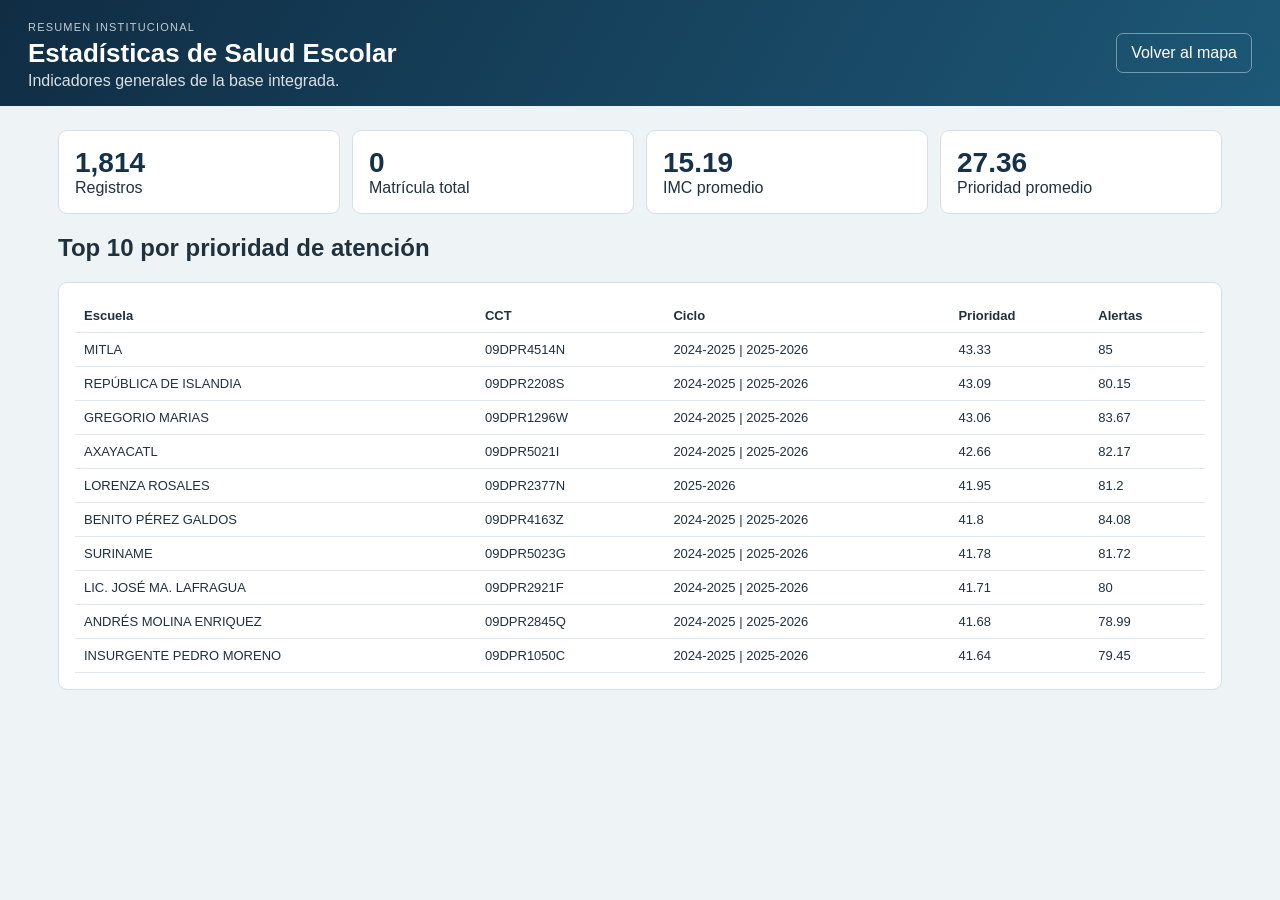
==== estadisticas.html @ 9cabe32a "V1Salud" ====
<!doctype html><html lang="es"><head><meta charset="utf-8"><meta name="viewport" content="width=device-width,initial-scale=1"><title>Estadísticas de Salud Escolar</title><link rel="stylesheet" href="style.css"><style>body{padding:0}.stats{max-width:1200px;margin:24px auto;padding:0 18px}.cards{display:grid;grid-template-columns:repeat(4,1fr);gap:12px}.card,.tablebox{background:#fff;border:1px solid #d6e0e6;border-radius:9px;padding:16px}.card strong{font-size:28px;color:#15324a;display:block}table{width:100%;border-collapse:collapse}th,td{text-align:left;padding:9px;border-bottom:1px solid #e1e8ec;font-size:13px}@media(max-width:800px){.cards{grid-template-columns:1fr 1fr}}</style></head><body><header class="topbar"><div><span class="eyebrow">Resumen institucional</span><h1>Estadísticas de Salud Escolar</h1><p>Indicadores generales de la base integrada.</p></div><a href="index.html">Volver al mapa</a></header><main class="stats"><div class="cards"><div class="card"><strong id="sSchools">0</strong>Registros</div><div class="card"><strong id="sEnrollment">0</strong>Matrícula total</div><div class="card"><strong id="sImc">—</strong>IMC promedio</div><div class="card"><strong id="sPriority">—</strong>Prioridad promedio</div></div><h2>Top 10 por prioridad de atención</h2><div class="tablebox"><table><thead><tr><th>Escuela</th><th>CCT</th><th>Ciclo</th><th>Prioridad</th><th>Alertas</th></tr></thead><tbody id="topBody"></tbody></table></div></main><script>const n=v=>v==null?'—':(+v).toLocaleString('es-MX',{maximumFractionDigits:2});fetch('data/salud_escolar.json').then(r=>r.json()).then(d=>{sSchools.textContent=d.length.toLocaleString('es-MX');sEnrollment.textContent=d.reduce((a,r)=>a+(+r.matricula||0),0).toLocaleString('es-MX');let avg=c=>{let x=d.map(r=>+r[c]).filter(Number.isFinite);return x.reduce((a,b)=>a+b,0)/x.length};sImc.textContent=n(avg('imc_promedio'));sPriority.textContent=n(avg('prioridad_atencion'));topBody.innerHTML=[...d].sort((a,b)=>(+b.prioridad_atencion||0)-(+a.prioridad_atencion||0)).slice(0,10).map(r=>`<tr><td>${r.NOM_ESCUELA_ATENCION}</td><td>${r.CVE_ESCUELA_ATENCION}</td><td>${r.REF_CICLO_ESCOLAR}</td><td>${n(r.prioridad_atencion)}</td><td>${n(r.alertas_promedio)}</td></tr>`).join('')})</script></body></html>
---- style.css ----
:root{--navy:#15324a;--blue:#25658a;--bg:#eef3f6;--line:#d6e0e6;--text:#20313d}*{box-sizing:border-box}body{margin:0;font-family:Arial,sans-serif;color:var(--text);background:var(--bg)}.topbar{height:106px;background:linear-gradient(120deg,#102d44,#1d5877);color:#fff;padding:18px 28px;display:flex;justify-content:space-between;align-items:center}.topbar h1{margin:3px 0;font-size:26px}.topbar p{margin:0;opacity:.85}.topbar a{color:#fff;text-decoration:none;border:1px solid #ffffff66;padding:10px 14px;border-radius:7px}.eyebrow{font-size:11px;text-transform:uppercase;letter-spacing:1.2px;opacity:.75}.layout{display:flex;height:calc(100vh - 106px)}.sidebar{width:340px;background:#f8fafb;overflow:auto;border-right:1px solid var(--line);z-index:900}.sidebar-head{padding:16px 18px;background:#fff;display:flex;justify-content:space-between;align-items:center;border-bottom:1px solid var(--line)}.sidebar-head strong{display:block}.sidebar-head button,.detail button{border:0;background:none;font-size:26px;cursor:pointer}.panel{margin:12px;background:#fff;border:1px solid var(--line);border-radius:9px;padding:14px;box-shadow:0 2px 8px #2437440b}.panel h2{font-size:15px;margin:0 0 12px;color:var(--navy)}label{display:block;font-size:12px;font-weight:bold;margin:9px 0 5px}input,select,button{font:inherit}input,select{width:100%;padding:9px;border:1px solid #cbd8df;border-radius:6px;background:#fff}.buttons{display:flex;gap:8px;margin-top:12px}.buttons button{flex:1;border:0;border-radius:6px;padding:9px;background:var(--blue);color:#fff;cursor:pointer}.buttons .secondary{background:#e7eef2;color:#294350}.maparea{position:relative;flex:1}#map{height:100%;width:100%}.legend{position:absolute;right:18px;bottom:22px;z-index:800;background:#fff;padding:12px;border-radius:8px;box-shadow:0 3px 14px #0002;min-width:205px}.legend strong{display:block;margin-bottom:8px}.legend-row{font-size:12px;margin:5px 0}.dot{display:inline-block;width:12px;height:12px;border-radius:50%;margin-right:7px}.detail{position:absolute;right:0;top:0;height:100%;width:390px;max-width:90%;z-index:850;background:#fff;padding:20px;overflow:auto;transform:translateX(100%);transition:.25s;box-shadow:-4px 0 18px #0002}.detail.open{transform:none}.detail>button{float:right}.detail h2{font-size:20px;color:var(--navy);padding-right:30px}.info-grid{display:grid;grid-template-columns:1fr 1fr;gap:8px}.info{background:#f3f7f9;border-radius:7px;padding:9px}.info small{display:block;color:#60747f}.info strong{display:block;margin-top:3px}.section-title{margin:18px 0 8px;border-bottom:1px solid var(--line);padding-bottom:6px;color:var(--navy)}.semaphore{padding:12px;border-radius:8px;color:#fff;font-weight:bold;text-align:center;margin:12px 0}.kpis{display:grid;grid-template-columns:1fr 1fr;gap:8px}.kpis div{background:#f2f6f8;padding:9px;border-radius:7px}.kpis strong{display:block;font-size:18px;color:var(--navy)}.kpis span{font-size:10px}.show-menu{position:absolute;left:10px;top:10px;z-index:1000;padding:9px 12px;border:0;border-radius:6px;background:var(--navy);color:#fff}.hidden{display:none!important}@media(max-width:800px){.topbar{height:auto;padding:12px 16px}.topbar p,.topbar a{display:none}.layout{height:calc(100vh - 72px)}.sidebar{position:absolute;height:100%;z-index:1100}.detail{width:100%}}
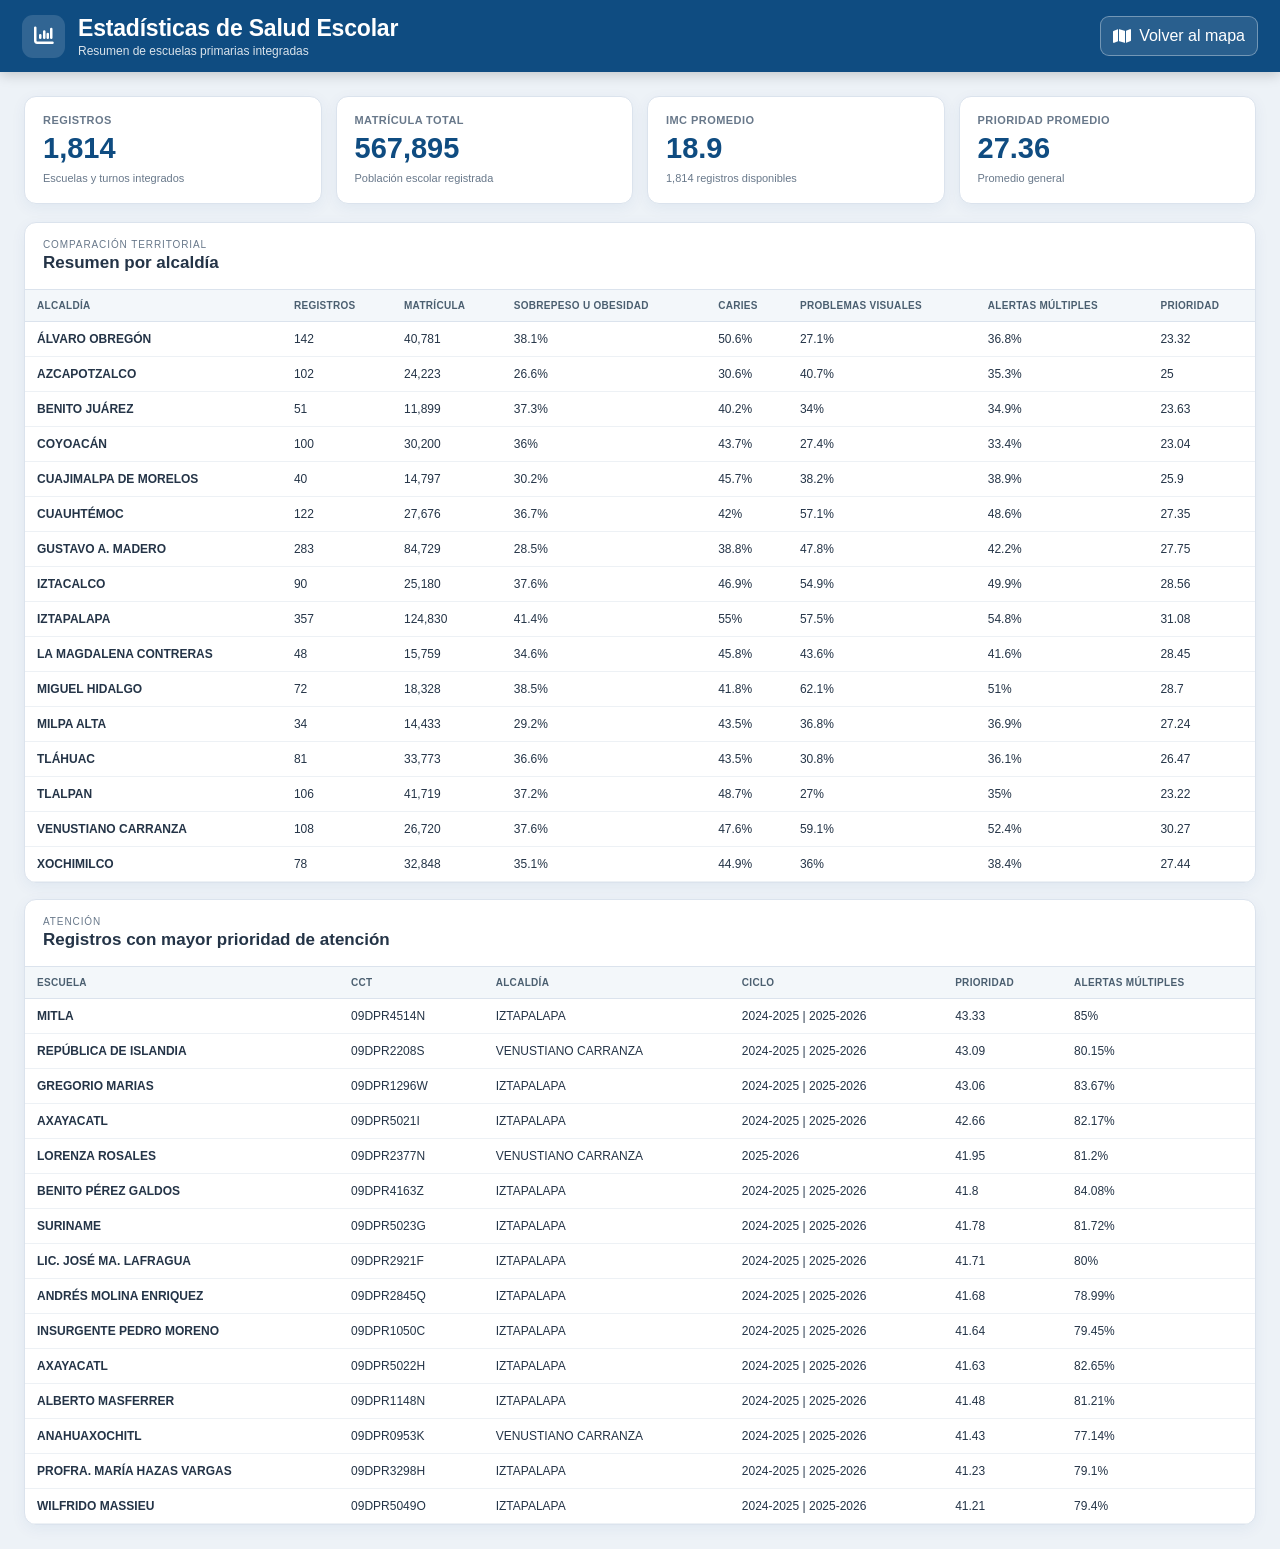
==== commit 7c702b24: "Corrección V2" ====
--- a/estadisticas.html
+++ b/estadisticas.html
@@ -1 +1,56 @@
-<!doctype html><html lang="es"><head><meta charset="utf-8"><meta name="viewport" content="width=device-width,initial-scale=1"><title>Estadísticas de Salud Escolar</title><link rel="stylesheet" href="style.css"><style>body{padding:0}.stats{max-width:1200px;margin:24px auto;padding:0 18px}.cards{display:grid;grid-template-columns:repeat(4,1fr);gap:12px}.card,.tablebox{background:#fff;border:1px solid #d6e0e6;border-radius:9px;padding:16px}.card strong{font-size:28px;color:#15324a;display:block}table{width:100%;border-collapse:collapse}th,td{text-align:left;padding:9px;border-bottom:1px solid #e1e8ec;font-size:13px}@media(max-width:800px){.cards{grid-template-columns:1fr 1fr}}</style></head><body><header class="topbar"><div><span class="eyebrow">Resumen institucional</span><h1>Estadísticas de Salud Escolar</h1><p>Indicadores generales de la base integrada.</p></div><a href="index.html">Volver al mapa</a></header><main class="stats"><div class="cards"><div class="card"><strong id="sSchools">0</strong>Registros</div><div class="card"><strong id="sEnrollment">0</strong>Matrícula total</div><div class="card"><strong id="sImc">—</strong>IMC promedio</div><div class="card"><strong id="sPriority">—</strong>Prioridad promedio</div></div><h2>Top 10 por prioridad de atención</h2><div class="tablebox"><table><thead><tr><th>Escuela</th><th>CCT</th><th>Ciclo</th><th>Prioridad</th><th>Alertas</th></tr></thead><tbody id="topBody"></tbody></table></div></main><script>const n=v=>v==null?'—':(+v).toLocaleString('es-MX',{maximumFractionDigits:2});fetch('data/salud_escolar.json').then(r=>r.json()).then(d=>{sSchools.textContent=d.length.toLocaleString('es-MX');sEnrollment.textContent=d.reduce((a,r)=>a+(+r.matricula||0),0).toLocaleString('es-MX');let avg=c=>{let x=d.map(r=>+r[c]).filter(Number.isFinite);return x.reduce((a,b)=>a+b,0)/x.length};sImc.textContent=n(avg('imc_promedio'));sPriority.textContent=n(avg('prioridad_atencion'));topBody.innerHTML=[...d].sort((a,b)=>(+b.prioridad_atencion||0)-(+a.prioridad_atencion||0)).slice(0,10).map(r=>`<tr><td>${r.NOM_ESCUELA_ATENCION}</td><td>${r.CVE_ESCUELA_ATENCION}</td><td>${r.REF_CICLO_ESCOLAR}</td><td>${n(r.prioridad_atencion)}</td><td>${n(r.alertas_promedio)}</td></tr>`).join('')})</script></body></html>
+<!DOCTYPE html>
+<html lang="es">
+<head>
+  <meta charset="UTF-8">
+  <meta name="viewport" content="width=device-width, initial-scale=1.0">
+  <meta name="description" content="Resumen estadístico del Visor de Salud Escolar.">
+  <title>Estadísticas | Visor de Salud Escolar</title>
+  <link rel="stylesheet" href="https://cdnjs.cloudflare.com/ajax/libs/font-awesome/6.7.2/css/all.min.css">
+  <link rel="stylesheet" href="style.css">
+</head>
+<body class="stats-page">
+  <header class="topbar">
+    <div class="brand">
+      <div class="brand-icon" aria-hidden="true"><i class="fa-solid fa-chart-column"></i></div>
+      <div class="brand-text"><h1>Estadísticas de Salud Escolar</h1><p>Resumen de escuelas primarias integradas</p></div>
+    </div>
+    <div class="topbar-actions"><a class="topbar-button" href="index.html"><i class="fa-solid fa-map"></i><span>Volver al mapa</span></a></div>
+  </header>
+  <main class="stats-main">
+    <section class="summary-cards" aria-label="Indicadores generales">
+      <article class="summary-card"><span>Registros</span><strong id="sSchools">—</strong><small>Escuelas y turnos integrados</small></article>
+      <article class="summary-card"><span>Matrícula total</span><strong id="sEnrollment">—</strong><small>Población escolar registrada</small></article>
+      <article class="summary-card"><span>IMC promedio</span><strong id="sImc">—</strong><small id="sImcCount">Registros disponibles</small></article>
+      <article class="summary-card"><span>Prioridad promedio</span><strong id="sPriority">—</strong><small>Promedio general</small></article>
+    </section>
+
+    <section class="stats-panel">
+      <div class="stats-panel-heading"><div><span class="panel-kicker">Comparación territorial</span><h2>Resumen por alcaldía</h2></div></div>
+      <div class="table-wrapper"><table><thead><tr><th>Alcaldía</th><th>Registros</th><th>Matrícula</th><th>Sobrepeso u obesidad</th><th>Caries</th><th>Problemas visuales</th><th>Alertas múltiples</th><th>Prioridad</th></tr></thead><tbody id="boroughTable"></tbody></table></div>
+    </section>
+
+    <section class="stats-panel">
+      <div class="stats-panel-heading"><div><span class="panel-kicker">Atención</span><h2>Registros con mayor prioridad de atención</h2></div></div>
+      <div class="table-wrapper"><table><thead><tr><th>Escuela</th><th>CCT</th><th>Alcaldía</th><th>Ciclo</th><th>Prioridad</th><th>Alertas múltiples</th></tr></thead><tbody id="topTable"></tbody></table></div>
+    </section>
+  </main>
+  <script>
+    const number = (value, decimals = 1) => Number.isFinite(Number(value)) ? Number(value).toLocaleString('es-MX', { maximumFractionDigits: decimals }) : '—';
+    const enrollment = row => Number(row.NUM_MATRICULA_TOTAL_ESCUELA) || Number(row.NUM_MATRICULA_TOTAL_ESCUELA_y) || Number(row.NUM_MATRICULA_TOTAL_ESCUELA_x) || 0;
+    const average = (rows, field) => { const values = rows.map(row => Number(row[field])).filter(Number.isFinite); return values.length ? values.reduce((sum, value) => sum + value, 0) / values.length : null; };
+    const safe = value => String(value ?? '').replace(/[&<>'\"]/g, char => ({'&':'&amp;','<':'&lt;','>':'&gt;',"'":'&#39;','\"':'&quot;'}[char]));
+    fetch('data/salud_escolar.json').then(response => response.json()).then(data => {
+      const imcRows = data.filter(row => Number.isFinite(Number(row.imc_promedio)));
+      sSchools.textContent = data.length.toLocaleString('es-MX');
+      sEnrollment.textContent = data.reduce((sum, row) => sum + enrollment(row), 0).toLocaleString('es-MX');
+      sImc.textContent = number(average(imcRows, 'imc_promedio'), 2);
+      sImcCount.textContent = `${imcRows.length.toLocaleString('es-MX')} registros disponibles`;
+      sPriority.textContent = number(average(data, 'prioridad_atencion'), 2);
+      const groups = new Map();
+      data.forEach(row => { if (!groups.has(row.alcaldia)) groups.set(row.alcaldia, []); groups.get(row.alcaldia).push(row); });
+      boroughTable.innerHTML = [...groups.entries()].sort(([a],[b]) => a.localeCompare(b, 'es')).map(([name, rows]) => `<tr><td><strong>${safe(name)}</strong></td><td>${rows.length.toLocaleString('es-MX')}</td><td>${rows.reduce((sum,row)=>sum+enrollment(row),0).toLocaleString('es-MX')}</td><td>${number(average(rows,'pct_sobrepeso_obesidad'))}%</td><td>${number(average(rows,'pct_caries'))}%</td><td>${number(average(rows,'pct_visual'))}%</td><td>${number(average(rows,'pct_alertas_multiples'))}%</td><td>${number(average(rows,'prioridad_atencion'),2)}</td></tr>`).join('');
+      topTable.innerHTML = [...data].sort((a,b) => Number(b.prioridad_atencion)-Number(a.prioridad_atencion)).slice(0,15).map(row => `<tr><td><strong>${safe(row.NOM_ESCUELA_ATENCION)}</strong></td><td>${safe(row.CVE_ESCUELA_ATENCION)}</td><td>${safe(row.alcaldia)}</td><td>${safe(row.REF_CICLO_ESCOLAR)}</td><td>${number(row.prioridad_atencion,2)}</td><td>${number(row.pct_alertas_multiples,2)}%</td></tr>`).join('');
+    }).catch(() => { document.querySelector('.stats-main').innerHTML = '<div class="stats-error">No fue posible cargar la información estadística.</div>'; });
+  </script>
+</body>
+</html>
--- a/style.css
+++ b/style.css
@@ -1 +1,43 @@
-:root{--navy:#15324a;--blue:#25658a;--bg:#eef3f6;--line:#d6e0e6;--text:#20313d}*{box-sizing:border-box}body{margin:0;font-family:Arial,sans-serif;color:var(--text);background:var(--bg)}.topbar{height:106px;background:linear-gradient(120deg,#102d44,#1d5877);color:#fff;padding:18px 28px;display:flex;justify-content:space-between;align-items:center}.topbar h1{margin:3px 0;font-size:26px}.topbar p{margin:0;opacity:.85}.topbar a{color:#fff;text-decoration:none;border:1px solid #ffffff66;padding:10px 14px;border-radius:7px}.eyebrow{font-size:11px;text-transform:uppercase;letter-spacing:1.2px;opacity:.75}.layout{display:flex;height:calc(100vh - 106px)}.sidebar{width:340px;background:#f8fafb;overflow:auto;border-right:1px solid var(--line);z-index:900}.sidebar-head{padding:16px 18px;background:#fff;display:flex;justify-content:space-between;align-items:center;border-bottom:1px solid var(--line)}.sidebar-head strong{display:block}.sidebar-head button,.detail button{border:0;background:none;font-size:26px;cursor:pointer}.panel{margin:12px;background:#fff;border:1px solid var(--line);border-radius:9px;padding:14px;box-shadow:0 2px 8px #2437440b}.panel h2{font-size:15px;margin:0 0 12px;color:var(--navy)}label{display:block;font-size:12px;font-weight:bold;margin:9px 0 5px}input,select,button{font:inherit}input,select{width:100%;padding:9px;border:1px solid #cbd8df;border-radius:6px;background:#fff}.buttons{display:flex;gap:8px;margin-top:12px}.buttons button{flex:1;border:0;border-radius:6px;padding:9px;background:var(--blue);color:#fff;cursor:pointer}.buttons .secondary{background:#e7eef2;color:#294350}.maparea{position:relative;flex:1}#map{height:100%;width:100%}.legend{position:absolute;right:18px;bottom:22px;z-index:800;background:#fff;padding:12px;border-radius:8px;box-shadow:0 3px 14px #0002;min-width:205px}.legend strong{display:block;margin-bottom:8px}.legend-row{font-size:12px;margin:5px 0}.dot{display:inline-block;width:12px;height:12px;border-radius:50%;margin-right:7px}.detail{position:absolute;right:0;top:0;height:100%;width:390px;max-width:90%;z-index:850;background:#fff;padding:20px;overflow:auto;transform:translateX(100%);transition:.25s;box-shadow:-4px 0 18px #0002}.detail.open{transform:none}.detail>button{float:right}.detail h2{font-size:20px;color:var(--navy);padding-right:30px}.info-grid{display:grid;grid-template-columns:1fr 1fr;gap:8px}.info{background:#f3f7f9;border-radius:7px;padding:9px}.info small{display:block;color:#60747f}.info strong{display:block;margin-top:3px}.section-title{margin:18px 0 8px;border-bottom:1px solid var(--line);padding-bottom:6px;color:var(--navy)}.semaphore{padding:12px;border-radius:8px;color:#fff;font-weight:bold;text-align:center;margin:12px 0}.kpis{display:grid;grid-template-columns:1fr 1fr;gap:8px}.kpis div{background:#f2f6f8;padding:9px;border-radius:7px}.kpis strong{display:block;font-size:18px;color:var(--navy)}.kpis span{font-size:10px}.show-menu{position:absolute;left:10px;top:10px;z-index:1000;padding:9px 12px;border:0;border-radius:6px;background:var(--navy);color:#fff}.hidden{display:none!important}@media(max-width:800px){.topbar{height:auto;padding:12px 16px}.topbar p,.topbar a{display:none}.layout{height:calc(100vh - 72px)}.sidebar{position:absolute;height:100%;z-index:1100}.detail{width:100%}}
+:root{
+  --blue:#0f4c81;--blue-dark:#0a355c;--blue-soft:#eaf3fb;--teal:#147d7e;
+  --text:#243447;--muted:#68788a;--line:#dbe3ed;--bg:#edf2f7;--white:#fff;
+  --danger:#a93e42;--shadow:0 8px 24px rgba(15,76,129,.13)
+}
+*{box-sizing:border-box;margin:0;padding:0}
+html,body{height:100%;font-family:"Segoe UI",Arial,sans-serif;background:var(--bg);color:var(--text)}
+body{display:grid;grid-template-rows:72px minmax(0,1fr) 34px;overflow:hidden}
+button,input,select{font:inherit}button{cursor:pointer}.sr-only{position:absolute;width:1px;height:1px;padding:0;margin:-1px;overflow:hidden;clip:rect(0,0,0,0);white-space:nowrap;border:0}.is-hidden{display:none!important}
+
+.topbar{background:var(--blue);color:#fff;display:flex;align-items:center;justify-content:space-between;padding:0 22px;box-shadow:0 3px 12px rgba(0,0,0,.18);z-index:1500}
+.brand,.topbar-actions{display:flex;align-items:center;gap:13px}.brand-icon{width:43px;height:43px;border-radius:11px;background:rgba(255,255,255,.14);display:grid;place-items:center;font-size:20px}.brand-text h1{font-size:23px;letter-spacing:-.2px}.brand-text p{font-size:12px;opacity:.84;margin-top:2px}
+.search-box{position:relative;width:min(430px,38vw)}.search-box>i{position:absolute;left:13px;top:50%;transform:translateY(-50%);color:#64748b}.search-box input{width:100%;padding:11px 14px 11px 39px;border:0;border-radius:10px;outline:0;color:var(--text)}.search-results{display:none;position:absolute;top:calc(100% + 8px);left:0;right:0;background:#fff;border:1px solid var(--line);border-radius:12px;box-shadow:var(--shadow);max-height:420px;overflow:auto;z-index:1900}.search-results.visible{display:block}.search-result-item{width:100%;border:0;border-bottom:1px solid #edf1f5;background:#fff;text-align:left;padding:11px 13px;display:flex;flex-direction:column;gap:2px;color:var(--text)}.search-result-item:hover,.search-result-item:focus{background:var(--blue-soft);outline:0}.search-result-item span,.search-result-item small{color:var(--muted);font-size:12px}.search-empty{padding:15px;color:var(--muted);font-size:13px}
+.topbar-button{border:1px solid rgba(255,255,255,.35);background:rgba(255,255,255,.11);color:#fff;border-radius:9px;padding:10px 12px;display:flex;align-items:center;gap:8px;text-decoration:none;white-space:nowrap}.topbar-button:hover{background:rgba(255,255,255,.18)}
+
+.app-layout{display:grid;grid-template-columns:332px minmax(0,1fr) 420px;min-height:0;position:relative}.app-layout.details-closed{grid-template-columns:332px minmax(0,1fr)}
+.left-panel,.details-panel{background:#fff;overflow:auto;min-width:0}.left-panel{border-right:1px solid var(--line);padding:18px;z-index:900}.details-panel{border-left:1px solid var(--line);display:flex;flex-direction:column}.details-panel.closed{display:none}.panel-heading,.details-header{display:flex;justify-content:space-between;align-items:center;gap:12px}.panel-heading{padding-bottom:14px;border-bottom:1px solid var(--line)}.panel-heading h2,.details-header h2{font-size:18px}.panel-kicker{display:block;font-size:10px;text-transform:uppercase;letter-spacing:.09em;color:var(--muted);margin-bottom:3px}
+.panel-section{padding:16px 0;border-bottom:1px solid var(--line)}.section-title{display:flex;align-items:center;gap:8px;color:var(--blue);margin-bottom:13px}.section-title h3{font-size:14px}.form-group{margin-top:11px}.form-group label{display:block;font-size:12px;font-weight:700;margin-bottom:6px}.form-group select{width:100%;padding:9px 10px;border:1px solid var(--line);border-radius:8px;background:#fff;color:var(--text)}.form-group select:focus{outline:2px solid rgba(15,76,129,.15);border-color:var(--blue)}
+.secondary-button{border-radius:8px;padding:9px 11px;border:1px solid var(--blue);background:#fff;color:var(--blue);display:flex;align-items:center;justify-content:center;gap:7px}.compact-button{font-size:12px}.secondary-button:hover{background:var(--blue-soft)}
+.mini-variable-legend{margin-top:11px;padding:9px 10px;border:1px solid var(--line);border-radius:9px;background:#f8fafc}.mini-legend-heading{font-size:11px;font-weight:700;color:var(--blue);margin-bottom:6px}.mini-color-bar{height:10px;border-radius:999px;border:1px solid rgba(15,23,42,.14);background:linear-gradient(90deg,#d9eee8 0%,#8bc8b5 32%,#efb366 68%,#ad3d4b 100%)}.mini-color-bar.imc{background:var(--teal)}.mini-color-bar.completeness{background:linear-gradient(90deg,#dbeafe,#7eb6dc,#0f4c81)}.mini-color-labels{display:flex;justify-content:space-between;font-size:10px;color:var(--muted);margin-top:4px}
+.active-filters{display:flex;flex-wrap:wrap;gap:6px;margin-top:12px}.filter-chip{max-width:100%;overflow:hidden;text-overflow:ellipsis;white-space:nowrap;padding:5px 8px;border-radius:999px;background:var(--blue-soft);color:#284e6c;font-size:10px;font-weight:700}.no-filters{font-size:11px;color:var(--muted)}
+.section-toggle{width:100%;border:0;background:transparent;padding:0;justify-content:space-between;text-align:left}.section-title-label{display:flex;align-items:center;gap:8px}.section-toggle-icon{font-size:11px;transition:transform .2s}.collapsible-content{max-height:800px;overflow:hidden;transition:max-height .22s ease,opacity .18s ease}.collapsible-section.is-collapsed .section-toggle-icon{transform:rotate(180deg)}.collapsible-section.is-collapsed .collapsible-content{max-height:0;opacity:0;pointer-events:none}
+.layer-list{display:flex;flex-direction:column;gap:10px}.layer-option{display:flex;gap:9px;align-items:flex-start}.layer-option input{margin-top:3px}.layer-option-text{display:flex;flex-direction:column}.layer-option-text small{color:var(--muted);font-size:11px;margin-top:2px}
+.stats-grid{display:grid;grid-template-columns:1fr 1fr;gap:9px}.stat-card{border:1px solid var(--line);border-radius:10px;padding:11px;background:#f8fafc}.stat-label{display:block;color:var(--muted);font-size:10px}.stat-card strong{display:block;color:var(--blue);font-size:18px;margin-top:4px;overflow:hidden;text-overflow:ellipsis}.borough-summary{display:flex;flex-direction:column}.borough-card{width:100%;border:0;border-bottom:1px solid #edf1f5;background:#fff;padding:9px 2px;display:flex;justify-content:space-between;align-items:center;text-align:left;color:var(--text)}.borough-card:hover{background:var(--blue-soft)}.borough-card span{display:flex;flex-direction:column;min-width:0}.borough-card strong{font-size:11px;overflow:hidden;text-overflow:ellipsis}.borough-card small{font-size:10px;color:var(--muted)}.borough-card b{font-size:11px;color:var(--blue);white-space:nowrap;margin-left:8px}
+
+.map-area{position:relative;min-width:0;min-height:0;overflow:hidden;isolation:isolate}#map{position:absolute;inset:0;width:100%;height:100%;background:#dfe7ec}.map-status{position:absolute;left:50%;bottom:16px;transform:translateX(-50%);z-index:700;background:rgba(255,255,255,.95);border:1px solid var(--line);border-radius:999px;padding:8px 14px;font-size:11px;box-shadow:var(--shadow);white-space:nowrap;display:flex;gap:7px;align-items:center;color:#475569}.map-status i{color:var(--blue)}
+.map-legend{position:absolute;right:18px;bottom:18px;z-index:750;width:286px;background:rgba(255,255,255,.97);border:1px solid var(--line);border-radius:12px;padding:12px 13px;box-shadow:var(--shadow)}.legend-header{display:flex;align-items:center;justify-content:space-between;gap:10px}.legend-header strong{display:block;font-size:13px;line-height:1.3}.plain-icon-button{border:0;background:transparent;color:var(--blue);width:28px;height:28px;border-radius:7px}.plain-icon-button:hover{background:var(--blue-soft)}.legend-body{margin-top:9px}.legend-body.collapsed{display:none}.legend-row{display:grid;grid-template-columns:13px minmax(72px,1fr) auto;gap:8px;align-items:center;padding:4px 0;font-size:11px}.legend-dot{width:11px;height:11px;border-radius:50%;border:1px solid rgba(0,0,0,.1)}.legend-row small{color:var(--muted);text-align:right}.legend-note{font-size:10.5px;color:var(--muted);line-height:1.4;padding-top:8px;margin-top:6px;border-top:1px solid var(--line)}
+.map-button{display:none;position:absolute;z-index:1000;border:0;background:var(--blue);color:#fff;width:40px;height:40px;border-radius:9px;box-shadow:var(--shadow)}.open-filters{left:52px;top:12px}
+
+.details-header{padding:17px 18px;background:var(--blue);color:#fff}.details-header .panel-kicker{color:rgba(255,255,255,.73)}.icon-button{width:36px;height:36px;border:0;border-radius:8px;background:rgba(255,255,255,.14);color:#fff}.details-scroll{overflow:auto;flex:1}.detail-section{padding:17px 18px;border-bottom:1px solid var(--line)}.school-detail-header{display:flex;gap:12px;align-items:flex-start}.school-detail-icon{width:39px;height:39px;border-radius:10px;background:var(--blue-soft);color:var(--blue);display:grid;place-items:center;font-size:17px;flex:0 0 auto}.school-detail-header h3{font-size:17px;line-height:1.25}.school-detail-header p{font-size:12px;color:var(--muted);margin-top:4px}.detail-section h4{font-size:13px;color:var(--blue);margin-bottom:11px}.info-grid{display:grid;grid-template-columns:1fr 1fr;gap:9px}.info-card{border:1px solid var(--line);border-radius:9px;background:#f8fafc;padding:10px;min-width:0}.info-card span{display:block;font-size:10px;color:var(--muted);margin-bottom:4px}.info-card strong{display:block;font-size:13px;word-break:break-word}.metric-highlight{border-left:5px solid var(--blue);background:var(--blue-soft);padding:13px 14px;border-radius:9px;display:grid;gap:4px}.metric-highlight span{font-size:11px;color:var(--muted)}.metric-highlight strong{font-size:23px;color:var(--blue)}.metric-highlight small{font-size:11px;color:var(--muted)}.indicator-list{display:flex;flex-direction:column}.indicator-row{display:flex;justify-content:space-between;align-items:center;gap:14px;padding:9px 0;border-bottom:1px solid #edf1f5;font-size:12px}.indicator-row:last-child{border:0}.indicator-row span{color:var(--muted)}.indicator-row strong{color:var(--text);white-space:nowrap}.empty-state{text-align:center;padding:50px 20px;color:var(--muted)}.empty-state i{font-size:38px;color:var(--blue);margin-bottom:10px}
+.footer{background:var(--blue);color:#fff;display:flex;align-items:center;justify-content:space-between;padding:0 20px;font-size:10px}
+.leaflet-tooltip{border-radius:8px!important;border:1px solid var(--line)!important;box-shadow:0 5px 15px rgba(0,0,0,.16)!important;padding:8px 10px!important}.leaflet-control-layers{border:0!important;border-radius:9px!important;box-shadow:var(--shadow)!important}
+::-webkit-scrollbar{width:8px;height:8px}::-webkit-scrollbar-thumb{background:#c4d0dc;border-radius:10px}
+
+@media(max-width:1250px){.app-layout,.app-layout.details-closed{grid-template-columns:300px minmax(0,1fr)}.details-panel{position:absolute;right:0;top:0;bottom:0;width:min(420px,94vw);z-index:1600;box-shadow:-8px 0 24px rgba(0,0,0,.18)}.details-panel.closed{display:flex;transform:translateX(105%)}.details-panel:not(.closed){transform:translateX(0)}.left-panel{padding:15px}}
+@media(max-width:900px){body{grid-template-rows:auto minmax(0,1fr) 30px}.topbar{padding:9px 12px;gap:8px;flex-wrap:wrap}.brand-text p,.topbar-button span{display:none}.topbar-actions{flex:1;min-width:0}.search-box{width:100%;min-width:170px}.app-layout,.app-layout.details-closed{grid-template-columns:1fr}.left-panel{position:absolute;left:0;top:0;bottom:0;width:min(332px,91vw);z-index:1550;transform:translateX(-105%);transition:transform .22s;box-shadow:8px 0 24px rgba(0,0,0,.18)}.left-panel.open{transform:translateX(0)}.map-button{display:block}.map-legend{right:10px;bottom:58px;width:min(280px,calc(100% - 20px))}.map-status{bottom:12px;max-width:calc(100% - 22px);white-space:normal;text-align:center}.footer span:last-child{display:none}.footer{padding:0 12px}}
+@media(max-width:520px){.brand-text h1{font-size:17px}.brand-icon{width:37px;height:37px}.topbar-button{padding:9px}.topbar-actions{order:3;width:100%}.map-legend{font-size:10px}.info-grid{grid-template-columns:1fr}.map-status{display:none}}
+
+/* Página de estadísticas */
+body.stats-page{display:block;overflow:auto;min-height:100%;background:var(--bg)}
+.stats-page .topbar{height:72px;position:sticky;top:0}.stats-main{max-width:1420px;margin:0 auto;padding:24px}.summary-cards{display:grid;grid-template-columns:repeat(4,1fr);gap:14px;margin-bottom:18px}.summary-card{background:#fff;border:1px solid var(--line);border-radius:12px;padding:17px 18px;box-shadow:0 4px 15px rgba(15,76,129,.06)}.summary-card span{display:block;font-size:11px;font-weight:700;color:var(--muted);text-transform:uppercase;letter-spacing:.04em}.summary-card strong{display:block;font-size:29px;color:var(--blue);margin:6px 0 3px}.summary-card small{color:var(--muted);font-size:11px}.stats-panel{background:#fff;border:1px solid var(--line);border-radius:12px;margin-top:16px;box-shadow:0 4px 15px rgba(15,76,129,.06);overflow:hidden}.stats-panel-heading{padding:16px 18px;border-bottom:1px solid var(--line)}.stats-panel-heading h2{font-size:17px}.table-wrapper{overflow:auto}.stats-panel table{width:100%;border-collapse:collapse;font-size:12px}.stats-panel th{background:#f3f7fa;color:#4b5f70;text-align:left;font-size:10px;text-transform:uppercase;letter-spacing:.03em;padding:10px 12px;border-bottom:1px solid var(--line);white-space:nowrap}.stats-panel td{padding:10px 12px;border-bottom:1px solid #edf1f5;white-space:nowrap}.stats-panel tbody tr:hover{background:#f8fbfd}.stats-panel td:first-child{white-space:normal;min-width:180px}.stats-error{background:#fff;border:1px solid var(--line);border-radius:12px;padding:30px;text-align:center;color:var(--muted)}
+@media(max-width:900px){.summary-cards{grid-template-columns:1fr 1fr}.stats-main{padding:15px}.stats-page .topbar{height:auto;min-height:64px}}
+@media(max-width:520px){.summary-cards{grid-template-columns:1fr}.stats-main{padding:10px}}
